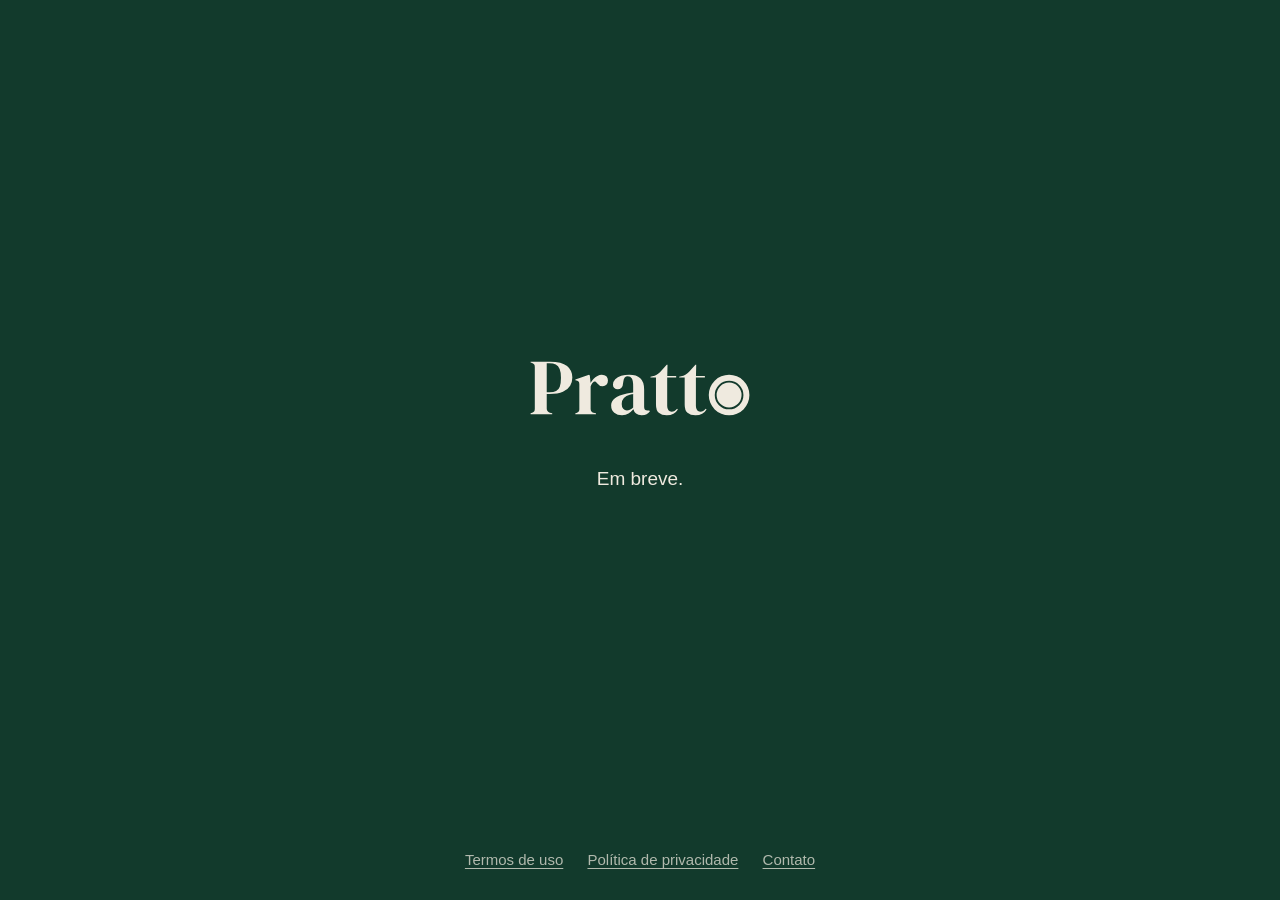
==== index.html @ 233cfbfb "Publica o site do Pratto: o início, a política de privacidade e os termos de uso" ====
<!doctype html>
<html lang="pt-BR">
  <head>
    <meta charset="utf-8" />
    <meta name="viewport" content="width=device-width, initial-scale=1" />
    <title>Pratto</title>
    <meta name="description" content="Pratto. Em breve." />
    <meta name="theme-color" content="#123a2c" />
    <link rel="icon" href="/icone.svg" type="image/svg+xml" />
    <link rel="apple-touch-icon" href="/icone-180.png" />
    <link rel="stylesheet" href="/estilo.css" />
  </head>
  <body>
    <main class="inicio">
      <img src="/marca.svg" alt="Pratto" width="520" height="190" />
      <p class="em-breve">Em breve.</p>
      <nav>
        <a href="/termos/">Termos de uso</a>
        <a href="/privacidade/">Política de privacidade</a>
        <a href="mailto:contato@prattoapp.com.br">Contato</a>
      </nav>
    </main>
  </body>
</html>
---- estilo.css ----
/*
 * O SITE MÍNIMO DO PRATTO, desde 09/10: o início com "Em breve", a política
 * de privacidade e os termos de uso, que são os links que o app já mostra
 * (`lib/termos.ts`). Ele, às 10:23: "OK, faça, depois vamos fazer um
 * caprichado quando formos lançar".
 *
 * A CARA É A DA ABERTURA DO APP: o verde da marca no fundo, o creme no texto e
 * no logo, e a fonte do sistema, a mesma do app (`a-familia-de-texto-do-app`).
 * Creme sobre o verde dá 10:1, folga para texto corrido.
 */
:root {
  color-scheme: dark;
  --verde: #123a2c;
  --creme: #efeadf;
  --creme-suave: rgba(239, 234, 223, 0.72);
  --fio: rgba(239, 234, 223, 0.16);
}

* {
  box-sizing: border-box;
}

html {
  -webkit-text-size-adjust: 100%;
}

body {
  margin: 0;
  background: var(--verde);
  color: var(--creme);
  font: 17px/1.6 -apple-system, BlinkMacSystemFont, 'Segoe UI', Roboto, Helvetica, Arial, sans-serif;
}

a {
  color: inherit;
  text-decoration-thickness: 1px;
  text-underline-offset: 3px;
}

/* O topo das páginas de texto: só o logo, que leva ao início. */
.topo {
  padding: 18px 16px;
  border-bottom: 1px solid var(--fio);
}

.topo a {
  display: inline-block;
}

.topo img {
  display: block;
  width: auto;
  height: 28px;
}

.texto {
  max-width: 680px;
  margin: 0 auto;
  padding: 36px 16px 56px;
}

h1 {
  margin: 0 0 6px;
  font-size: 30px;
  line-height: 1.2;
}

.versao {
  margin: 0 0 28px;
  color: var(--creme-suave);
  font-size: 15px;
}

h2 {
  margin: 40px 0 12px;
  font-size: 20px;
  line-height: 1.3;
}

p,
li {
  margin: 0 0 14px;
}

ul {
  margin: 0 0 14px;
  padding-left: 22px;
}

.pe {
  max-width: 680px;
  margin: 0 auto;
  padding: 24px 16px 48px;
  border-top: 1px solid var(--fio);
  color: var(--creme-suave);
  font-size: 15px;
}

.pe p {
  margin: 0 0 8px;
}

/* O INÍCIO: o logo no meio da tela, como na abertura do app. */
.inicio {
  display: flex;
  flex-direction: column;
  align-items: center;
  justify-content: center;
  min-height: 100vh;
  min-height: 100svh;
  padding: 32px 16px 96px;
  text-align: center;
}

.inicio img {
  width: min(260px, 68vw);
  height: auto;
}

.inicio .em-breve {
  margin: 28px 0 0;
  font-size: 19px;
}

.inicio nav {
  position: absolute;
  right: 16px;
  bottom: 28px;
  left: 16px;
  color: var(--creme-suave);
  font-size: 15px;
}

.inicio nav a {
  margin: 0 10px;
}
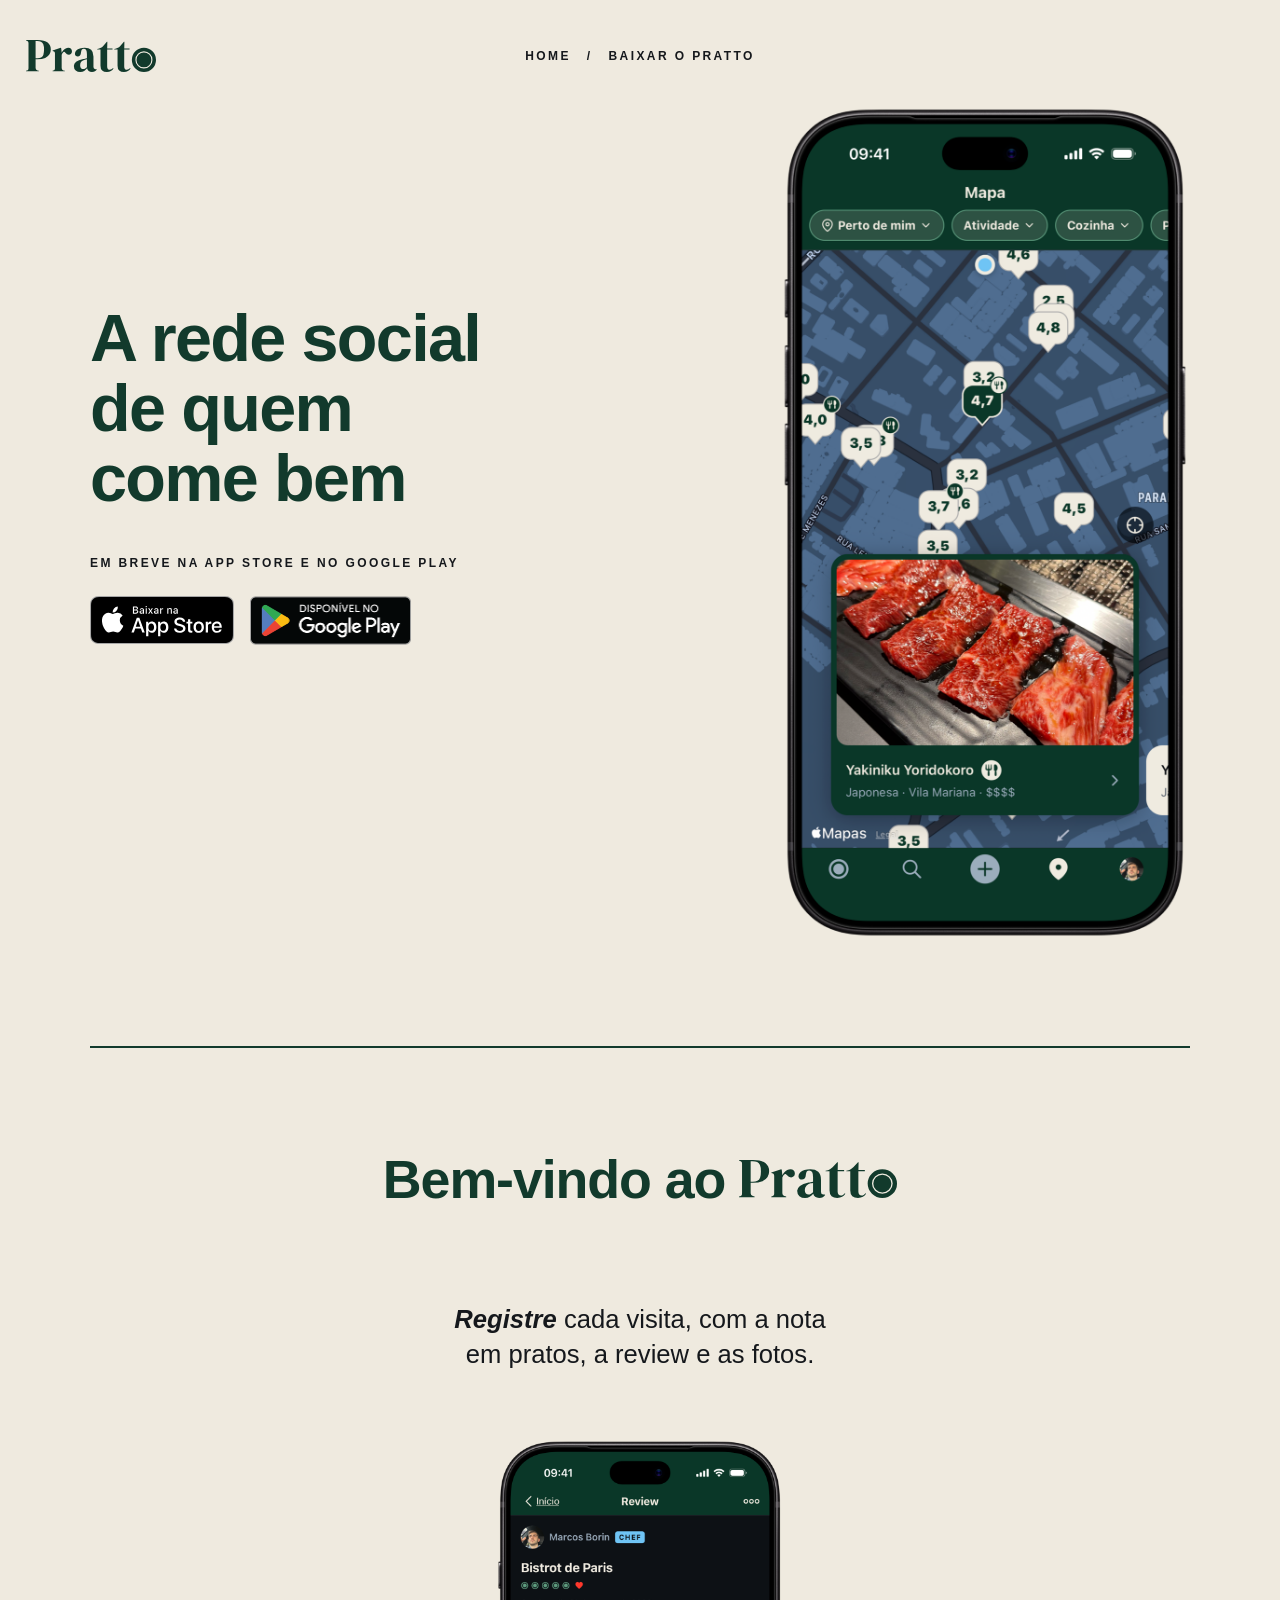
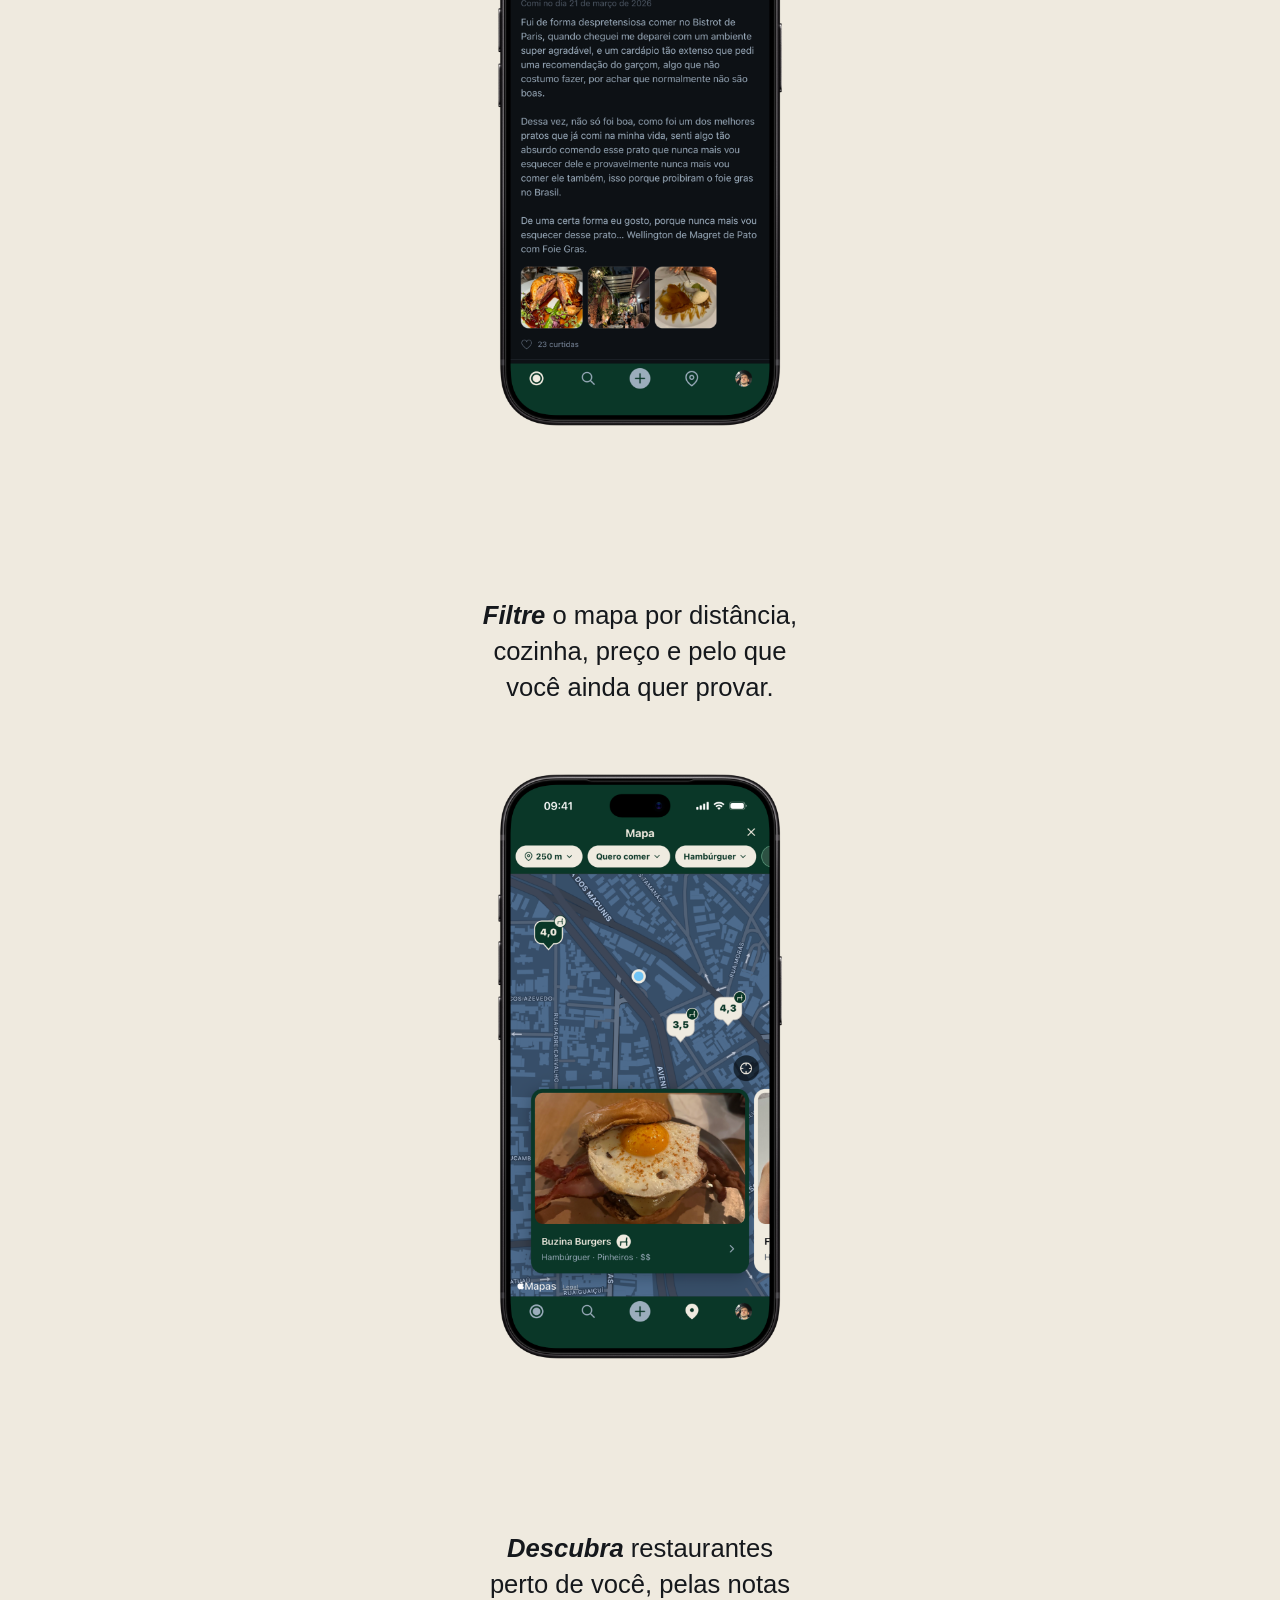
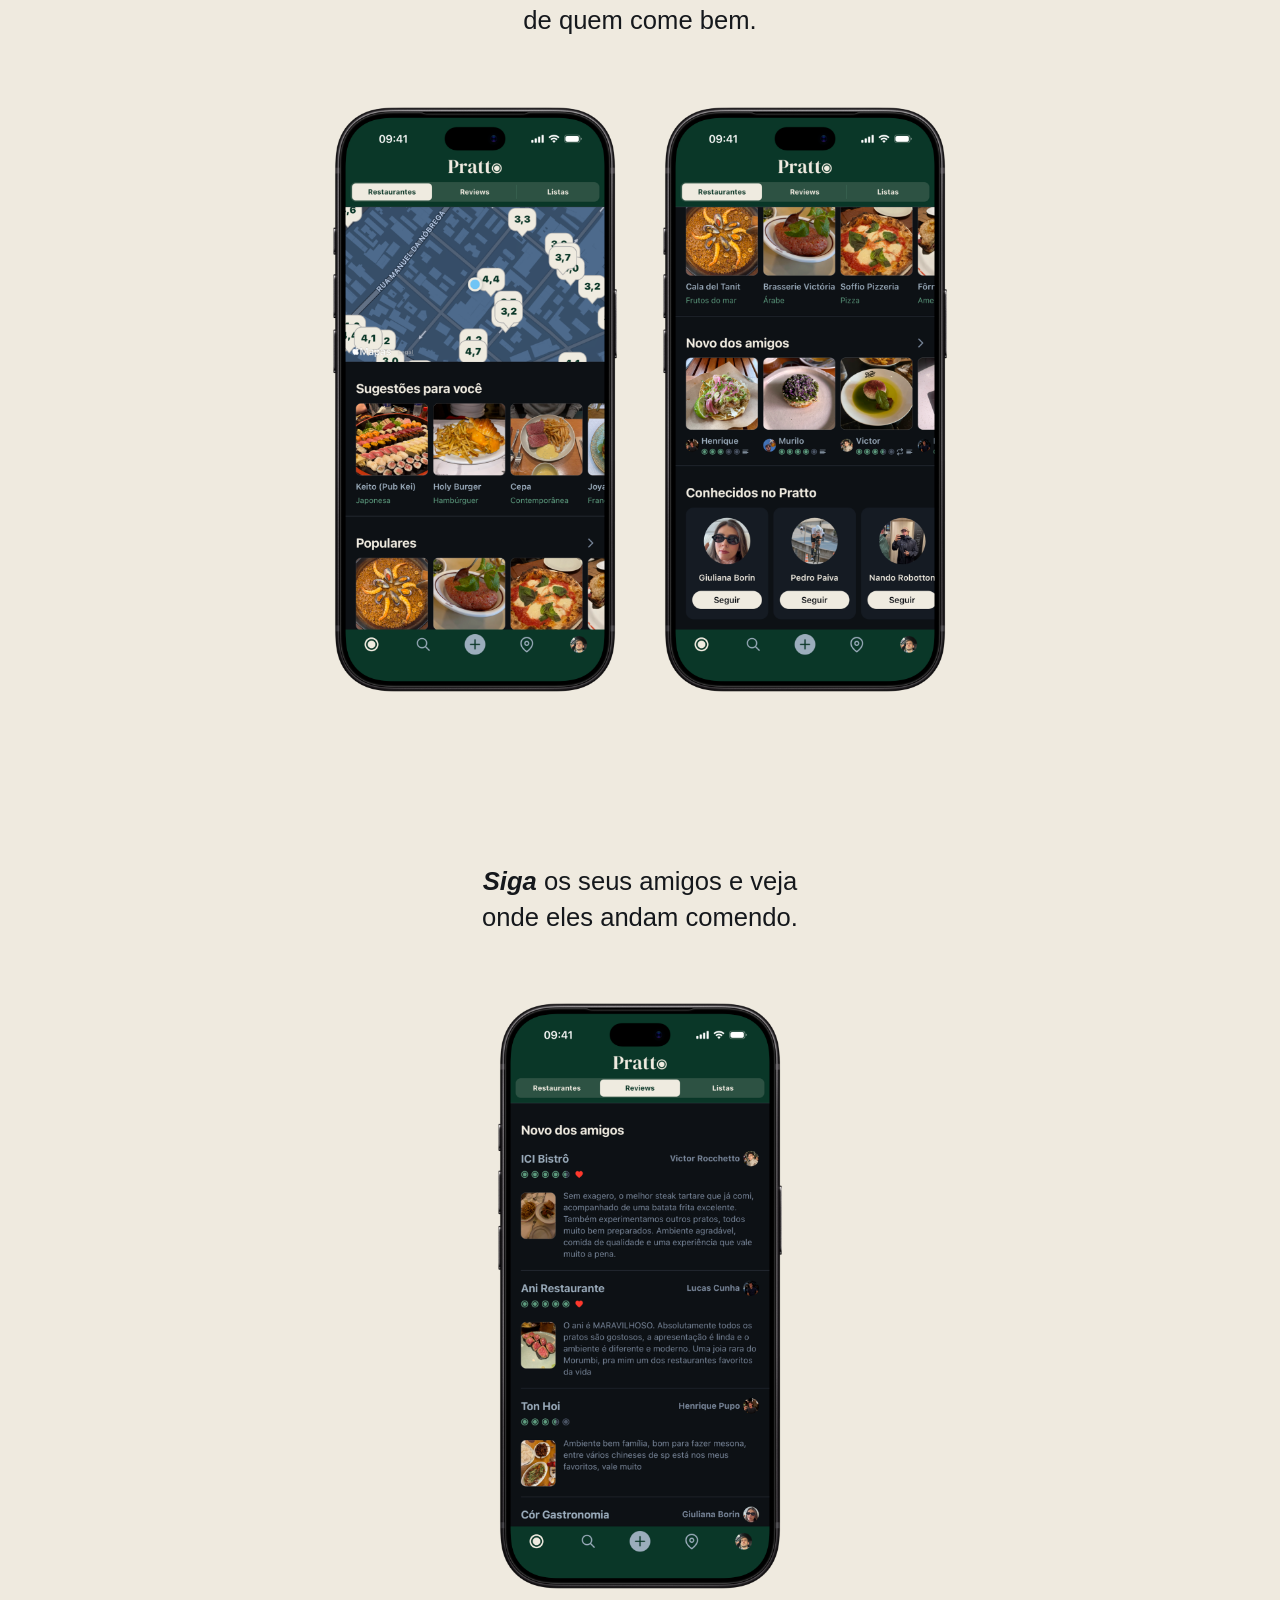
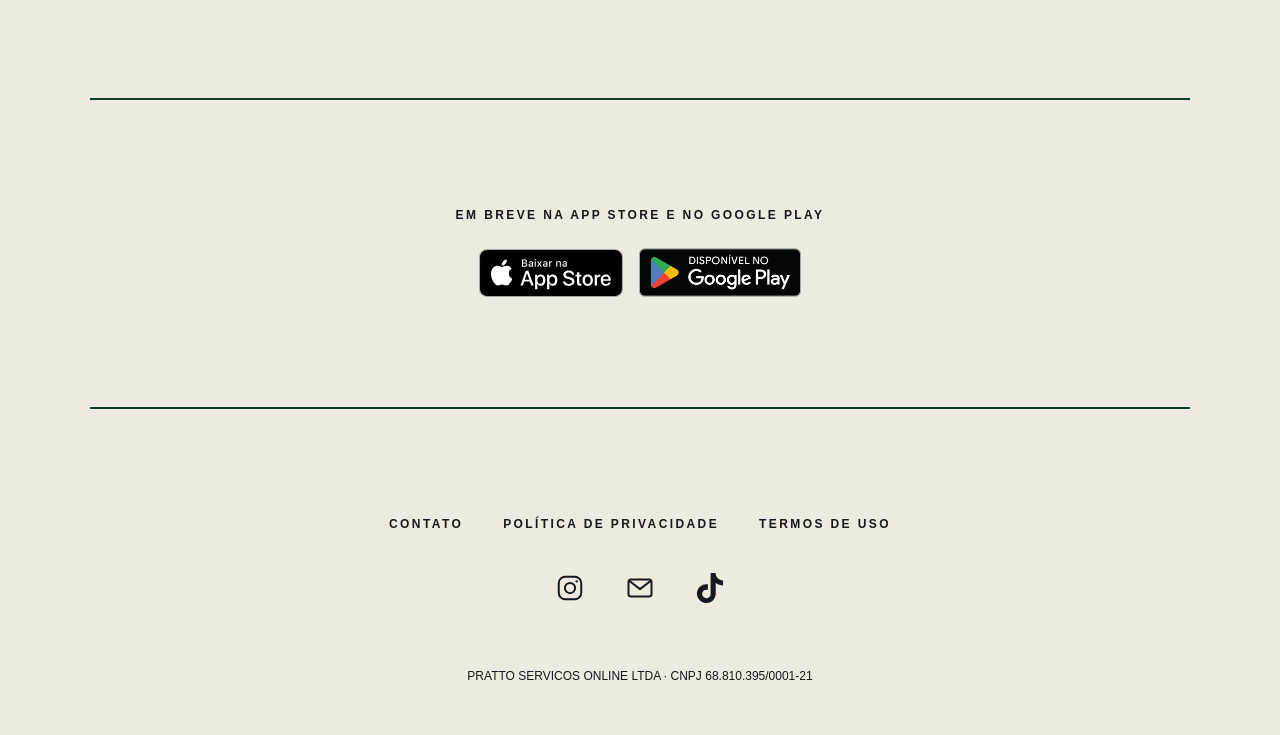
==== commit d0ba2b54: "O site: a página inicial, a página de baixar e os Termos e a Política de 3 de novembro" ====
--- a/index.html
+++ b/index.html
@@ -3,22 +3,632 @@
   <head>
     <meta charset="utf-8" />
     <meta name="viewport" content="width=device-width, initial-scale=1" />
-    <title>Pratto</title>
-    <meta name="description" content="Pratto. Em breve." />
-    <meta name="theme-color" content="#123a2c" />
+    <title>Pratto: a rede social de quem come bem</title>
+    <meta
+      name="description"
+      content="Registre cada visita, descubra restaurantes em São Paulo e siga os seus amigos. Em breve na App Store e no Google Play."
+    />
+    <meta name="theme-color" content="#efeadf" />
     <link rel="icon" href="/icone.svg" type="image/svg+xml" />
     <link rel="apple-touch-icon" href="/icone-180.png" />
-    <link rel="stylesheet" href="/estilo.css" />
+    <style>      :root {
+        --fundo: #efeadf;
+        --verde: #123a2c;
+        --texto: #15181c;
+        --sem-serifa: -apple-system, BlinkMacSystemFont, 'Segoe UI', Roboto, Helvetica, Arial, sans-serif;
+        --e1: 8px;
+        --e2: 16px;
+        --e3: 24px;
+        --e4: 40px;
+        --e5: 64px;
+        --e6: 104px;
+        --e7: 168px;
+        --distancia: 110px;
+        --margem-da-pagina: 51px;
+      }
+      * {
+        box-sizing: border-box;
+      }
+      html {
+        background: var(--fundo);
+        -webkit-text-size-adjust: 100%;
+        text-rendering: optimizeLegibility;
+        -webkit-font-smoothing: antialiased;
+      }
+      body {
+        margin: 0;
+        background: var(--fundo);
+        color: var(--texto);
+        font: 17px/1.55 var(--sem-serifa);
+      }
+      a {
+        color: inherit;
+        text-decoration: none;
+        -webkit-tap-highlight-color: transparent;
+      }
+      a:focus-visible {
+        outline: 2px solid var(--verde);
+        outline-offset: 4px;
+        border-radius: 4px;
+      }
+      img {
+        display: block;
+      }
+      .pagina {
+        max-width: 1180px;
+        margin: 0 auto;
+        padding: 0 var(--e4);
+      }
+      .topo {
+        display: grid;
+        grid-template-columns: 1fr auto 1fr;
+        align-items: center;
+        padding: var(--e4) 0;
+      }
+      .topo .logo img {
+        width: auto;
+        height: 32px;
+      }
+      .topo .logo {
+        --para-a-esquerda: 64px;
+        justify-self: start;
+        margin-left: calc(-1 * min(var(--para-a-esquerda), max(0px, (100vw - 1180px) / 2) + 24px));
+      }
+      .menu {
+        display: flex;
+        align-items: center;
+        gap: var(--e2);
+        white-space: nowrap;
+      }
+      .menu,
+      .antes-das-lojas {
+        font-size: 12px;
+        font-weight: 600;
+        letter-spacing: 0.2em;
+      }
+      .heroi {
+        display: grid;
+        grid-template-columns: minmax(0, 1fr) auto;
+        align-items: start;
+        gap: var(--e5);
+        padding: 0 0 var(--distancia);
+      }
+      .heroi > div:first-child {
+        padding-top: 192px;
+      }
+      .heroi h1 {
+        max-inline-size: 14ch;
+        margin: 0 0 var(--e4);
+        color: var(--verde);
+        font-size: clamp(38px, 5.2vw, 72px);
+        font-weight: 700;
+        line-height: 1.05;
+        letter-spacing: -0.025em;
+        text-wrap: balance;
+      }
+      .heroi .iphone {
+        --largura: 410px;
+        margin-top: calc(var(--distancia) - 112px - var(--largura) * 14 / 880);
+        margin-bottom: calc(var(--largura) * -14 / 880);
+      }
+      .lojas {
+        display: flex;
+        align-items: center;
+        flex-wrap: wrap;
+        gap: var(--e2);
+      }
+      .lojas .selo-apple {
+        height: 48px;
+        width: auto;
+      }
+      .lojas .selo-google {
+        height: 62.5px;
+        width: auto;
+        margin: -7.25px 0;
+      }
+      .iphone {
+        width: var(--largura, 300px);
+        height: auto;
+        flex: none;
+      }
+      .par {
+        display: flex;
+        gap: var(--e3);
+      }
+      .par > :first-child {
+        margin-left: auto;
+      }
+      .par > :last-child {
+        margin-right: auto;
+      }
+      .fio {
+        height: 0;
+        margin: 0;
+        border: 0;
+        border-top: 2px solid var(--verde);
+      }
+      .logo-no-texto {
+        display: inline-block;
+        width: auto;
+        height: 0.721em;
+        vertical-align: -0.016em;
+      }
+      .bem-vindo {
+        padding: var(--distancia) 0;
+        text-align: center;
+      }
+      .bem-vindo h2 {
+        margin: -0.15em 0 calc(var(--distancia) - 0.15em);
+        color: var(--verde);
+        font-size: clamp(32px, 4.2vw, 56px);
+        font-weight: 700;
+        line-height: 1.1;
+        letter-spacing: -0.02em;
+      }
+      .vantagem + .vantagem {
+        margin-top: var(--e7);
+      }
+      .vantagem p {
+        max-inline-size: 30ch;
+        margin: 0 auto var(--e5);
+        color: var(--texto);
+        font-size: clamp(21px, 2vw, 27px);
+        line-height: 1.4;
+        text-wrap: balance;
+      }
+      .vantagem:first-of-type p {
+        margin-top: -0.35em;
+      }
+      .vantagem .rotulo {
+        font-weight: 700;
+        font-style: italic;
+      }
+      .vantagem .iphone {
+        --largura: 290px;
+      }
+      .vantagem > .iphone {
+        margin-inline: auto;
+      }
+      .vantagem:last-child > .iphone {
+        margin-bottom: calc(var(--largura) * -14 / 880);
+      }
+      .vantagem .par {
+        gap: var(--e4);
+      }
+      .antes-das-lojas {
+        margin: 0 0 var(--e3);
+        text-wrap: balance;
+      }
+      .fecho {
+        padding: var(--distancia) 0;
+        text-align: center;
+      }
+      .fecho .antes-das-lojas {
+        margin-top: -4px;
+      }
+      .fecho .lojas {
+        justify-content: center;
+      }
+      .pe {
+        padding: calc(var(--distancia) - 4px) 0 calc(var(--margem-da-pagina) - 2.5px);
+        border-top: 2px solid var(--verde);
+        text-align: center;
+      }
+      .pe-links {
+        display: flex;
+        justify-content: center;
+        flex-wrap: wrap;
+        gap: var(--e2) var(--e4);
+        margin-bottom: var(--e4);
+        font-size: 12px;
+        font-weight: 600;
+        letter-spacing: 0.2em;
+      }
+      .redes {
+        display: flex;
+        justify-content: center;
+        gap: var(--e4);
+        margin-bottom: var(--e5);
+      }
+      .redes svg {
+        display: block;
+        width: 30px;
+        height: 30px;
+      }
+      .miudo {
+        max-width: 640px;
+        margin: 0 auto;
+        font-size: 12px;
+        line-height: 1.6;
+      }
+      .miudo p {
+        margin: 0;
+      }
+      .sem-quebra {
+        white-space: nowrap;
+      }
+      .baixar {
+        --nome: min(260px, 64vw);
+        --prato: calc(var(--nome) * 1260 / 2719);
+        --pratinho: var(--prato);
+        --altura-do-conjunto: calc(var(--nome) * 2334.6 / 2719 + var(--distancia) + 144px);
+        position: fixed;
+        inset: 0;
+        z-index: 10;
+        display: none;
+        flex-direction: column;
+        align-items: center;
+        justify-content: center;
+        gap: var(--e3);
+        background:
+          url('/imagens/fundo-pratinhos.svg')
+            calc(50% + var(--pratinho) / 2)
+            calc(50% + (var(--prato) - var(--altura-do-conjunto) + var(--pratinho) * 1.73205) / 2) /
+            calc(var(--pratinho) * 2) auto,
+          var(--verde);
+        transition: opacity 0.3s ease;
+      }
+      .baixar.aberta {
+        display: flex;
+      }
+      @supports (-webkit-touch-callout: none) {
+        .baixar::before {
+          content: '';
+          position: absolute;
+          inset: 0;
+          z-index: -1;
+          background: linear-gradient(
+            var(--verde),
+            rgba(18, 58, 44, 0) 72px,
+            rgba(18, 58, 44, 0) calc(100% - 72px),
+            var(--verde)
+          );
+        }
+      }
+      .baixar.saindo {
+        opacity: 0;
+        pointer-events: none;
+      }
+      @media (prefers-reduced-motion: reduce) {
+        .baixar {
+          transition: none;
+        }
+      }
+      .baixar a:focus-visible {
+        outline-color: var(--fundo);
+      }
+      .baixar .logo-grande {
+        position: relative;
+        margin-bottom: calc(var(--distancia) - var(--e3));
+      }
+      .baixar .logo-grande img {
+        width: var(--nome);
+        height: auto;
+      }
+      .baixar .no-prato,
+      .baixar .no-nome {
+        position: absolute;
+      }
+      .baixar .no-prato {
+        top: 0;
+        left: 26.811%;
+        width: 46.341%;
+        height: 53.971%;
+        border-radius: 50%;
+      }
+      .baixar .no-nome {
+        top: 71.087%;
+        left: 0;
+        width: 100%;
+        height: 28.913%;
+      }
+      .baixar a:has(> .selo-google) {
+        flex: none;
+        overflow: hidden;
+      }
+      .baixar .selo-apple {
+        height: 60px;
+        width: auto;
+      }
+      .baixar .selo-google {
+        height: 78px;
+        width: auto;
+        margin: -9px 0;
+      }
+      body.travada {
+        overflow: hidden;
+      }
+      html:has(body.travada) {
+        background: var(--verde);
+      }
+      @media (max-width: 860px) {
+        :root {
+          --margem-da-pagina: 29.5px;
+        }
+        .baixar {
+          --pratinho: calc(var(--prato) / 2);
+        }
+        .pagina {
+          padding: 0 var(--e3);
+        }
+        .topo {
+          grid-template-columns: auto 1fr;
+          padding: var(--e3) 0;
+        }
+        .topo .logo img {
+          height: 23px;
+        }
+        .topo .logo {
+          margin-left: -8px;
+        }
+        .menu {
+          justify-self: end;
+          gap: 10px;
+        }
+        .menu,
+        .antes-das-lojas {
+          letter-spacing: 0.14em;
+        }
+        .topo > span {
+          display: none;
+        }
+        .heroi {
+          grid-template-columns: 1fr;
+          justify-items: center;
+          gap: var(--e5);
+          padding: var(--e4) 0 var(--distancia);
+          text-align: center;
+        }
+        .heroi > div:first-child {
+          padding-top: 0;
+        }
+        .heroi h1 {
+          margin-inline: auto;
+        }
+        .lojas {
+          justify-content: center;
+        }
+        .heroi .iphone {
+          --largura: min(310px, calc(100vw - 48px));
+          margin-top: 0;
+        }
+        .vantagem + .vantagem {
+          margin-top: var(--e6);
+        }
+        .vantagem .iphone {
+          --largura: 250px;
+        }
+      }
+      @media (max-width: 720px) {
+        .par,
+        .vantagem .par {
+          gap: var(--e2);
+          margin-inline: calc(-1 * var(--e3));
+          padding-inline: var(--e3);
+          overflow-x: auto;
+          scroll-snap-type: x mandatory;
+          scrollbar-width: none;
+        }
+        .par::-webkit-scrollbar {
+          display: none;
+        }
+        .par .iphone,
+        .vantagem .par .iphone {
+          --largura: 270px;
+          scroll-snap-align: center;
+        }
+      }
+      @media (max-width: 359px) {
+        :root {
+          --margem-da-pagina: 31.5px;
+        }
+        .menu {
+          gap: 6px;
+        }
+        .menu,
+        .antes-das-lojas {
+          font-size: 10px;
+          letter-spacing: 0.08em;
+        }
+      }
+      @media (max-height: 520px) and (min-width: 560px) {
+        .baixar {
+          --nome: 160px;
+          --altura-do-conjunto: calc(var(--nome) * 2334.6 / 2719 + var(--e4) + 60px);
+        }
+        .baixar.aberta {
+          display: grid;
+          grid-template-columns: auto auto;
+          justify-content: center;
+          align-content: center;
+          justify-items: center;
+          align-items: center;
+          gap: var(--e4) var(--e3);
+        }
+        .baixar .logo-grande {
+          grid-column: 1 / -1;
+          margin-bottom: 0;
+        }
+      }
+      @media (pointer: coarse) {
+        .topo .logo,
+        .menu a,
+        .pe-links a,
+        .redes a {
+          position: relative;
+        }
+        .topo .logo::after,
+        .menu a::after,
+        .pe-links a::after,
+        .redes a::after {
+          content: '';
+          position: absolute;
+          inset: -14px -6px;
+        }
+        .pe-links a::after {
+          inset: -8px -6px;
+        }
+        .redes a::after {
+          inset: -10px;
+        }
+      }
+</style>
   </head>
   <body>
-    <main class="inicio">
-      <img src="/marca.svg" alt="Pratto" width="520" height="190" />
-      <p class="em-breve">Em breve.</p>
-      <nav>
-        <a href="/termos/">Termos de uso</a>
-        <a href="/privacidade/">Política de privacidade</a>
-        <a href="mailto:contato@prattoapp.com.br">Contato</a>
-      </nav>
-    </main>
+    <div class="pagina">
+      <header class="topo">
+        <a class="logo" href="/" aria-label="Pratto, início">
+          <img src="/imagens/logo-verde-justo.svg" alt="Pratto" width="130" height="32" />
+        </a>
+        <nav class="menu" aria-label="Principal">
+          <a href="/">HOME</a>
+          <span class="barra" aria-hidden="true">/</span>
+          <a href="#baixar">BAIXAR O PRATTO</a>
+        </nav>
+        <span></span>
+      </header>
+
+      <main>
+        <section class="heroi">
+          <div>
+            <h1>A rede social de&nbsp;quem come bem</h1>
+            <p class="antes-das-lojas">EM BREVE NA APP STORE E NO GOOGLE PLAY</p>
+            <div class="lojas">
+              <a href="#"><img class="selo-apple" src="/imagens/selo-app-store.svg" alt="Baixar na App Store" /></a>
+              <a href="#"><img class="selo-google" src="/imagens/selo-google-play.png" alt="Disponível no Google Play" /></a>
+            </div>
+          </div>
+          <img class="iphone" width="880" height="1800" src="/imagens/iphone-mapa.png" alt="O mapa do Pratto, com as notas dos restaurantes perto de você e o cartão de uma casa, num iPhone" />
+        </section>
+
+        <hr class="fio" />
+
+        <section class="bem-vindo">
+          <h2>Bem-vindo ao <img class="logo-no-texto" src="/imagens/logo-verde-justo.svg" alt="Pratto" /></h2>
+
+          <div class="vantagem">
+            <p><span class="rotulo">Registre</span> cada visita, com a nota em pratos, a review e as fotos.</p>
+            <img class="iphone" width="880" height="1800" loading="lazy" decoding="async" src="/imagens/iphone-review.png" alt="Uma review no Pratto, com a nota em pratos, o texto e as fotos, num iPhone" />
+          </div>
+
+          <div class="vantagem">
+            <p><span class="rotulo">Filtre</span> o mapa por distância, cozinha, preço e pelo que você ainda quer provar.</p>
+            <img class="iphone" width="880" height="1800" loading="lazy" decoding="async" src="/imagens/iphone-mapa-filtrado.png" alt="O mapa do Pratto filtrado por distância, Quero comer e cozinha, num iPhone" />
+          </div>
+
+          <div class="vantagem">
+            <p><span class="rotulo">Descubra</span> restaurantes perto de você, pelas notas de quem come bem.</p>
+            <div class="par">
+              <img class="iphone" width="880" height="1800" loading="lazy" decoding="async" src="/imagens/iphone-inicio.png" alt="O Início do Pratto, com o mapa, as sugestões e os populares, num iPhone" />
+              <img class="iphone" width="880" height="1800" loading="lazy" decoding="async" src="/imagens/iphone-inicio-embaixo.png" alt="O resto do Início do Pratto, com o que os amigos comeram e os conhecidos para seguir, num iPhone" />
+            </div>
+          </div>
+
+          <div class="vantagem">
+            <p><span class="rotulo">Siga</span> os seus amigos e veja onde eles andam comendo.</p>
+            <img class="iphone" width="880" height="1800" loading="lazy" decoding="async" src="/imagens/iphone-reviews.png" alt="As reviews dos amigos no Início do Pratto, num iPhone" />
+          </div>
+        </section>
+
+        <hr class="fio" />
+
+        <section class="fecho">
+          <p class="antes-das-lojas">EM BREVE NA APP STORE E NO GOOGLE PLAY</p>
+          <div class="lojas">
+            <a href="#"><img class="selo-apple" src="/imagens/selo-app-store.svg" alt="Baixar na App Store" /></a>
+            <a href="#"><img class="selo-google" src="/imagens/selo-google-play.png" alt="Disponível no Google Play" /></a>
+          </div>
+        </section>
+      </main>
+
+      <footer class="pe">
+        <nav class="pe-links" aria-label="Rodapé">
+          <a href="https://wa.me/5511947237800" target="_blank" rel="noopener">CONTATO</a>
+          <a href="/privacidade/">POLÍTICA DE PRIVACIDADE</a>
+          <a href="/termos/">TERMOS DE USO</a>
+        </nav>
+        <div class="redes">
+          <a href="https://www.instagram.com/prattoapp/" target="_blank" rel="noopener" aria-label="Instagram do Pratto">
+            <svg viewBox="0 0 24 24" fill="none" stroke="currentColor" stroke-width="1.6" aria-hidden="true">
+              <rect x="3" y="3" width="18" height="18" rx="5.2" />
+              <circle cx="12" cy="12" r="4.1" />
+              <circle cx="17.35" cy="6.65" r="0.95" fill="currentColor" stroke="none" />
+            </svg>
+          </a>
+          <a href="mailto:contato@prattoapp.com.br" aria-label="E-mail do Pratto">
+            <svg viewBox="0 0 24 24" fill="none" stroke="currentColor" stroke-width="1.6" stroke-linejoin="round" aria-hidden="true">
+              <rect x="2.8" y="5.2" width="18.4" height="13.6" rx="2" />
+              <path d="m3.6 6.4 8.4 6.5 8.4-6.5" />
+            </svg>
+          </a>
+          <a href="https://www.tiktok.com/@prattoapp" target="_blank" rel="noopener" aria-label="TikTok do Pratto">
+            <svg viewBox="0 0 24 24" fill="currentColor" aria-hidden="true">
+              <path d="M12.53.02c1.31-.02 2.61-.01 3.91-.02.08 1.53.63 3.09 1.75 4.17 1.12 1.11 2.7 1.62 4.24 1.79v4.03c-1.44-.05-2.89-.35-4.2-.97-.57-.26-1.1-.59-1.62-.93-.01 2.92.01 5.84-.02 8.75-.08 1.4-.54 2.79-1.35 3.94-1.31 1.92-3.58 3.17-5.91 3.21-1.43.08-2.86-.31-4.08-1.03-2.02-1.19-3.44-3.37-3.65-5.71-.02-.5-.03-1-.01-1.49.18-1.9 1.12-3.72 2.58-4.96 1.66-1.44 3.98-2.13 6.15-1.72.02 1.48-.04 2.96-.04 4.44-.99-.32-2.15-.23-3.02.37-.63.41-1.11 1.04-1.36 1.75-.21.51-.15 1.07-.14 1.61.24 1.64 1.82 3.02 3.5 2.87 1.12-.01 2.19-.66 2.77-1.61.19-.33.4-.67.41-1.06.1-1.79.06-3.57.07-5.36.01-4.03-.01-8.05.02-12.07z" />
+            </svg>
+          </a>
+        </div>
+        <div class="miudo">
+          <p>PRATTO SERVICOS ONLINE LTDA · <span class="sem-quebra">CNPJ 68.810.395/0001-21</span></p>
+        </div>
+      </footer>
+    </div>
+
+    <div class="baixar" id="pagina-de-baixar" aria-hidden="true">
+      <div class="logo-grande">
+        <img src="/imagens/logo-vertical-creme.svg" alt="Pratto" width="260" height="223" />
+        <a class="no-prato" href="/" aria-label="Voltar ao início"></a>
+        <a class="no-nome" href="/" tabindex="-1" aria-hidden="true"></a>
+      </div>
+      <a href="#"><img class="selo-apple" src="/imagens/selo-app-store.svg" alt="Baixar na App Store" /></a>
+      <a href="#"><img class="selo-google" src="/imagens/selo-google-play.png" alt="Disponível no Google Play" /></a>
+    </div>
+
+    <script>      const paginaDeBaixar = document.getElementById('pagina-de-baixar');
+      const corDoNavegador = document.querySelector('meta[name="theme-color"]');
+      const mostrar = () => {
+        const aberta = location.hash === '#baixar';
+        paginaDeBaixar.classList.remove('saindo');
+        paginaDeBaixar.classList.toggle('aberta', aberta);
+        paginaDeBaixar.setAttribute('aria-hidden', String(!aberta));
+        document.body.classList.toggle('travada', aberta);
+        corDoNavegador.content = aberta ? '#123a2c' : '#efeadf';
+      };
+      addEventListener('hashchange', mostrar);
+      mostrar();
+      const TEMPO_SAINDO = 300;
+      const sair = () => {
+        if (paginaDeBaixar.classList.contains('saindo')) return;
+        paginaDeBaixar.classList.add('saindo');
+        corDoNavegador.content = '#efeadf';
+        setTimeout(() => {
+          history.pushState(null, '', location.pathname);
+          mostrar();
+        }, TEMPO_SAINDO);
+      };
+      document.querySelectorAll('.logo-grande a').forEach((a) =>
+        a.addEventListener('click', (e) => {
+          if (e.metaKey || e.ctrlKey || e.shiftKey || e.altKey) return;
+          e.preventDefault();
+          sair();
+        }),
+      );
+      document.addEventListener('keydown', (e) => {
+        if (e.key === 'Escape' && paginaDeBaixar.classList.contains('aberta')) sair();
+      });
+      const TEMPO_APAGADA = 150;
+      document.querySelectorAll('.topo a[href="/"]').forEach((a) =>
+        a.addEventListener('click', (e) => {
+          if (e.metaKey || e.ctrlKey || e.shiftKey || e.altKey) return;
+          e.preventDefault();
+          document.body.style.visibility = 'hidden';
+          scrollTo(0, 0);
+          setTimeout(() => location.assign('/'), TEMPO_APAGADA);
+        }),
+      );
+      addEventListener('pageshow', () => {
+        document.body.style.visibility = '';
+      });
+      document.querySelectorAll('a[href="#"]').forEach((a) => a.addEventListener('click', (e) => e.preventDefault()));
+</script>
   </body>
 </html>
